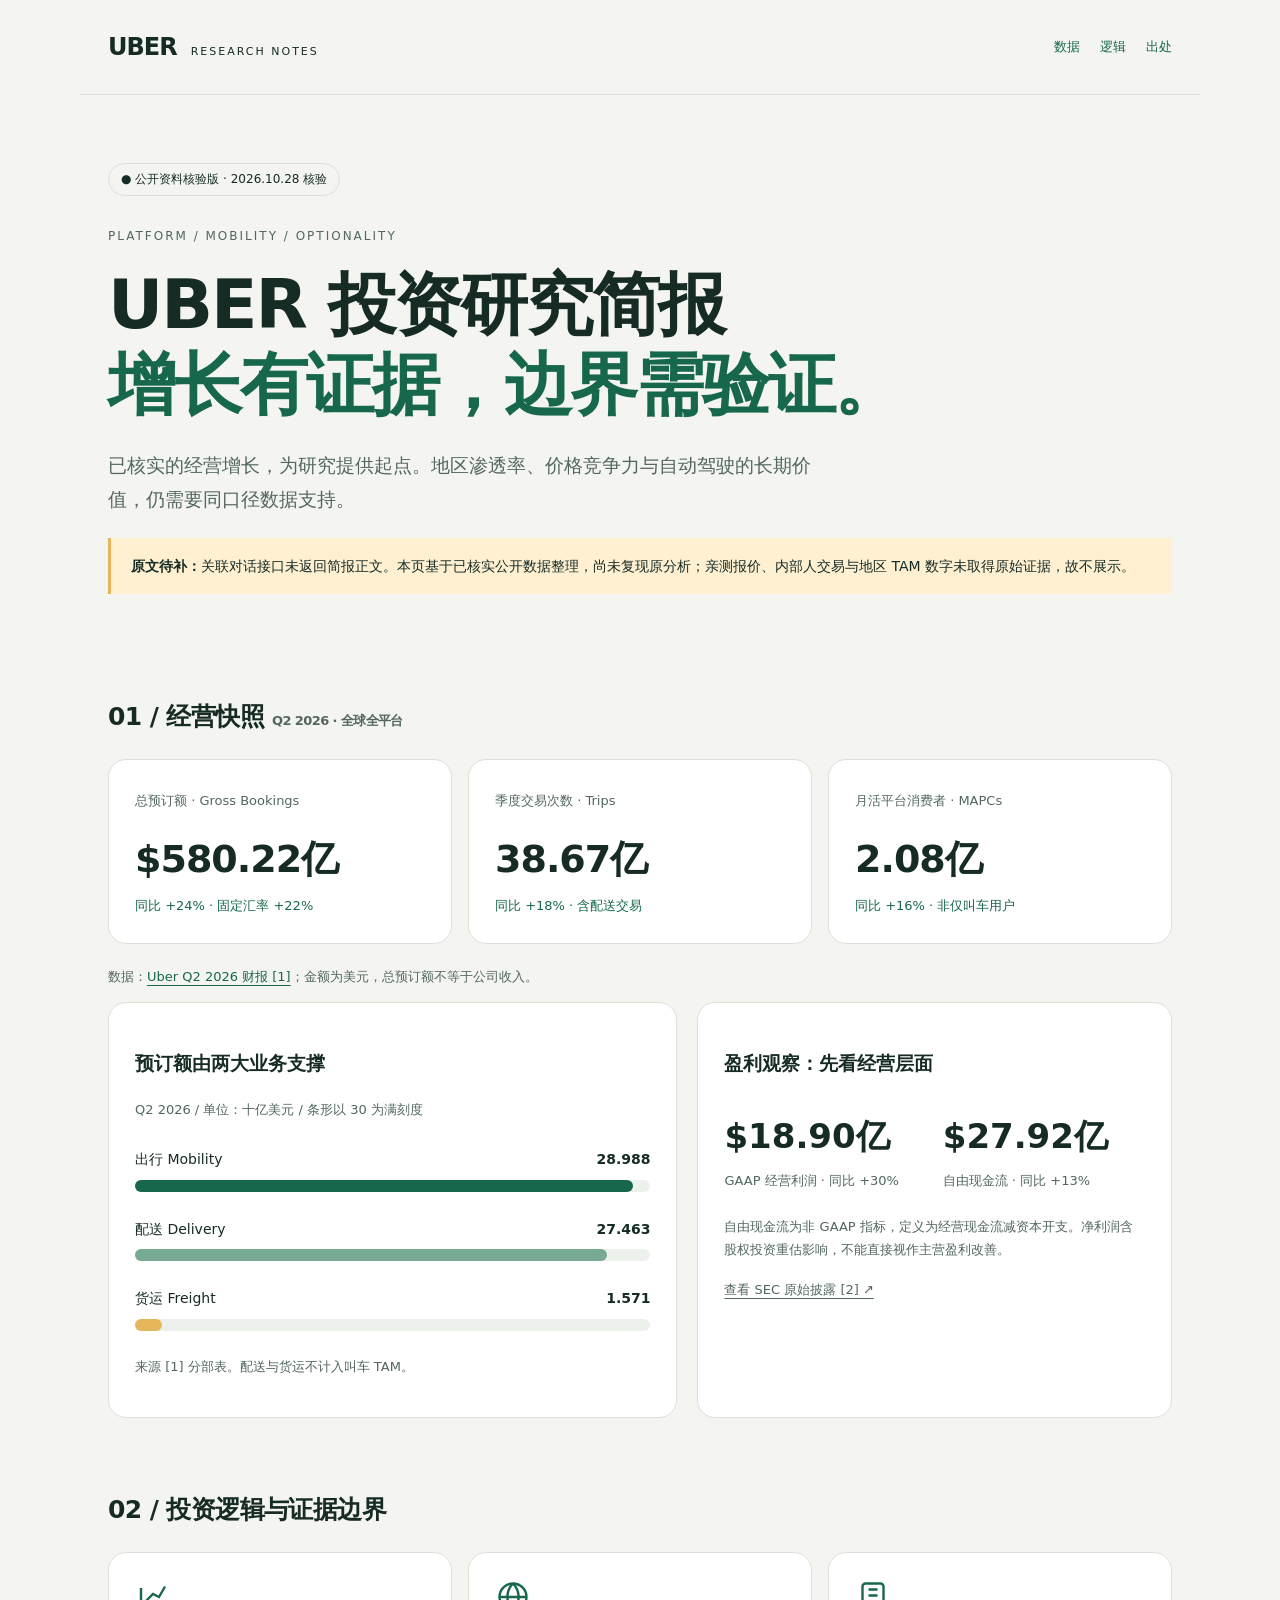
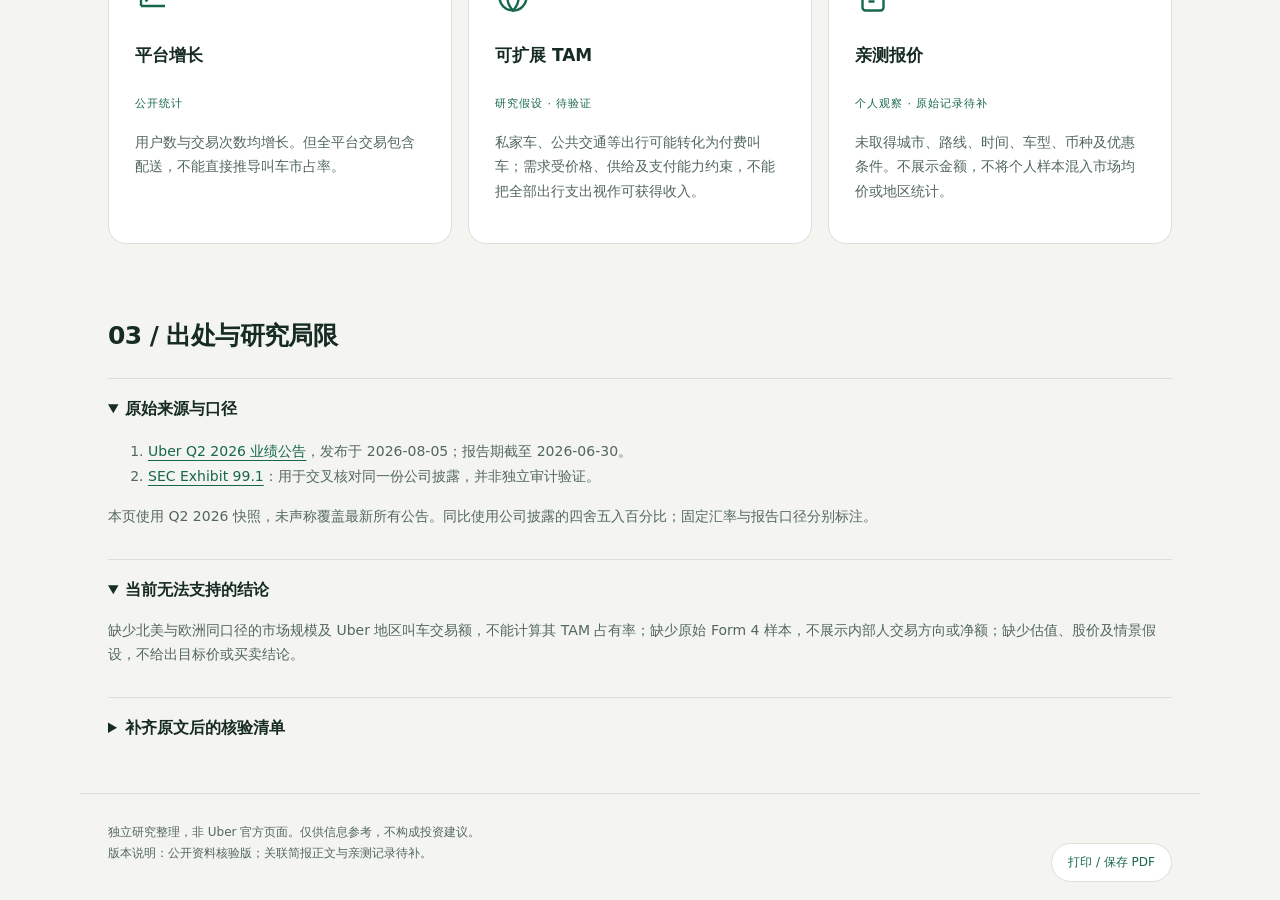
==== uber/index.html @ 45c1f92a "organize investment research webpages" ====
<!doctype html>
<html lang="zh-CN"><head><meta charset="utf-8"><meta name="viewport" content="width=device-width, initial-scale=1"><meta name="description" content="UBER 投资研究简报：公开经营数据、增长边界与研究局限。"><title>UBER 投资研究简报 · 公开资料核验版</title><style>
:root{--bg:#f4f5f0;--ink:#172b25;--muted:#53675f;--green:#17674d;--line:#d9e1da;--gold:#e6b65c}*{box-sizing:border-box}html{scroll-behavior:smooth}body{margin:0;background:var(--bg);color:var(--ink);font:16px/1.75 system-ui,-apple-system,"PingFang SC",sans-serif}a{color:var(--green);text-underline-offset:4px}header,main,footer{max-width:1120px;margin:auto;padding:0 28px}header{display:flex;justify-content:space-between;align-items:center;padding-top:26px;padding-bottom:26px;border-bottom:1px solid var(--line)}.brand{font-size:24px;font-weight:850;letter-spacing:-1px}.brand small{font-size:11px;letter-spacing:2px;margin-left:14px;font-weight:500}nav{display:flex;gap:20px;font-size:13px}nav a{text-decoration:none}.hero{padding:68px 0 44px}.eyebrow{font-size:12px;letter-spacing:2px;color:var(--muted)}h1{font-size:clamp(38px,6vw,68px);line-height:1.18;letter-spacing:-2px;margin:18px 0 24px}h1 em{font-style:normal;color:var(--green)}.lead{font-size:19px;max-width:720px;color:var(--muted)}.pill{display:inline-flex;gap:8px;align-items:center;border:1px solid var(--line);border-radius:30px;padding:5px 12px;font-size:12px}.draft{background:#fff0d2;border-left:3px solid var(--gold);padding:16px 20px;font-size:14px;margin:22px 0}.metrics{display:grid;grid-template-columns:repeat(3,1fr);gap:16px}.metric,.panel{background:white;border:1px solid var(--line);border-radius:18px;padding:26px}.metric span{font-size:13px;color:var(--muted)}.metric strong{display:block;font-size:38px;letter-spacing:-1px;margin:12px 0 2px}.metric p{margin:0;font-size:13px;color:var(--green)}section{padding:35px 0}h2{font-size:25px;letter-spacing:-.6px;margin:0 0 20px}.sub{font-size:13px;color:var(--muted)}.grid{display:grid;grid-template-columns:1.2fr 1fr;gap:20px}.row{margin:25px 0}.rowhead{display:flex;justify-content:space-between;font-size:14px}.track{height:12px;background:#edf1ec;border-radius:8px;margin:8px 0}.bar{height:100%;border-radius:8px;background:var(--green)}.bar.alt{background:#78a992}.bar.gold{background:var(--gold)}.legend{display:flex;gap:18px;flex-wrap:wrap;font-size:12px;color:var(--muted)}.legend b{display:inline-block;width:9px;height:9px;background:var(--green);margin-right:5px}.growth{display:grid;grid-template-columns:1fr 1fr;gap:16px;margin-top:26px}.growth strong{font-size:34px;display:block}.growth span{font-size:13px;color:var(--muted)}.note{font-size:13px;color:var(--muted);margin-top:22px}.cards{display:grid;grid-template-columns:repeat(3,1fr);gap:16px}.cards h3{font-size:17px}.cards p{font-size:14px;color:var(--muted)}.icon{width:36px;height:36px;color:var(--green)}.tag{font-size:11px;letter-spacing:1px;text-transform:uppercase;color:var(--green)}details{border-top:1px solid var(--line);padding:16px 0}summary{cursor:pointer;font-weight:600}details p,details li{font-size:14px;color:var(--muted)}footer{padding-top:28px;padding-bottom:36px;font-size:12px;color:var(--muted);border-top:1px solid var(--line)}button{font:inherit;border:1px solid var(--line);border-radius:25px;background:white;color:var(--green);padding:8px 16px;cursor:pointer}a:focus-visible,button:focus-visible,summary:focus-visible{outline:3px solid var(--gold);outline-offset:4px}@media(max-width:720px){header,main,footer{padding-left:20px;padding-right:20px}.brand small{display:none}nav{gap:12px}.hero{padding-top:40px}.metrics,.grid,.cards{grid-template-columns:1fr}.metric strong{font-size:34px}.metric{padding:20px}.metric strong{display:inline-block;margin-right:15px}.panel{padding:22px}section{padding:24px 0}}@media print{nav,button{display:none}body{background:white}.panel,.metric{break-inside:avoid}details::details-content{content-visibility:visible}.hero{padding-top:25px}}
</style></head><body>
<header><div class="brand">UBER<small>RESEARCH NOTES</small></div><nav aria-label="主要导航"><a href="#data">数据</a><a href="#thesis">逻辑</a><a href="#sources">出处</a></nav></header>
<main><div class="hero"><span class="pill">● 公开资料核验版 · 2026.10.28 核验</span><div class="eyebrow" style="margin-top:30px">PLATFORM / MOBILITY / OPTIONALITY</div><h1>UBER 投资研究简报<br><em>增长有证据，边界需验证。</em></h1><p class="lead">已核实的经营增长，为研究提供起点。地区渗透率、价格竞争力与自动驾驶的长期价值，仍需要同口径数据支持。</p><div class="draft"><strong>原文待补：</strong>关联对话接口未返回简报正文。本页基于已核实公开数据整理，尚未复现原分析；亲测报价、内部人交易与地区 TAM 数字未取得原始证据，故不展示。</div></div>
<section id="data" aria-labelledby="data-title"><h2 id="data-title">01 / 经营快照 <span class="sub">Q2 2026 · 全球全平台</span></h2><div class="metrics"><article class="metric"><span>总预订额 · Gross Bookings</span><strong>$580.22亿</strong><p>同比 +24% · 固定汇率 +22%</p></article><article class="metric"><span>季度交易次数 · Trips</span><strong>38.67亿</strong><p>同比 +18% · 含配送交易</p></article><article class="metric"><span>月活平台消费者 · MAPCs</span><strong>2.08亿</strong><p>同比 +16% · 非仅叫车用户</p></article></div><p class="note">数据：<a href="https://investor.uber.com/news-events/news/press-release-details/2026/Uber-Announces-Results-for-Second-Quarter-2026/default.aspx">Uber Q2 2026 财报 [1]</a>；金额为美元，总预订额不等于公司收入。</p>
<div class="grid"><article class="panel"><h3>预订额由两大业务支撑</h3><p class="sub">Q2 2026 / 单位：十亿美元 / 条形以 30 为满刻度</p><div role="img" aria-label="出行预订额28.988十亿美元，配送27.463十亿美元，货运1.571十亿美元"><div class="row"><div class="rowhead"><span>出行 Mobility</span><strong>28.988</strong></div><div class="track"><div class="bar" style="width:96.63%"></div></div></div><div class="row"><div class="rowhead"><span>配送 Delivery</span><strong>27.463</strong></div><div class="track"><div class="bar alt" style="width:91.54%"></div></div></div><div class="row"><div class="rowhead"><span>货运 Freight</span><strong>1.571</strong></div><div class="track"><div class="bar gold" style="width:5.24%"></div></div></div></div><p class="note">来源 [1] 分部表。配送与货运不计入叫车 TAM。</p></article><article class="panel"><h3>盈利观察：先看经营层面</h3><div class="growth"><div><strong>$18.90亿</strong><span>GAAP 经营利润 · 同比 +30%</span></div><div><strong>$27.92亿</strong><span>自由现金流 · 同比 +13%</span></div></div><p class="note">自由现金流为非 GAAP 指标，定义为经营现金流减资本开支。净利润含股权投资重估影响，不能直接视作主营盈利改善。</p><a class="sub" href="https://www.sec.gov/Archives/edgar/data/1543151/000154315126000027/uberq226earningspressrelea.htm">查看 SEC 原始披露 [2] ↗</a></article></div></section>
<section id="thesis"><h2>02 / 投资逻辑与证据边界</h2><div class="cards"><article class="panel"><svg class="icon" viewBox="0 0 24 24" fill="none" stroke="currentColor" stroke-width="1.6" aria-hidden="true"><path d="M4 18V6m0 12h16M7 15l5-5 4 2 4-7"/></svg><h3>平台增长</h3><span class="tag">公开统计</span><p>用户数与交易次数均增长。但全平台交易包含配送，不能直接推导叫车市占率。</p></article><article class="panel"><svg class="icon" viewBox="0 0 24 24" fill="none" stroke="currentColor" stroke-width="1.6" aria-hidden="true"><circle cx="12" cy="12" r="9"/><path d="M3 12h18M12 3c5 5 5 13 0 18-5-5-5-13 0-18"/></svg><h3>可扩展 TAM</h3><span class="tag">研究假设 · 待验证</span><p>私家车、公共交通等出行可能转化为付费叫车；需求受价格、供给及支付能力约束，不能把全部出行支出视作可获得收入。</p></article><article class="panel"><svg class="icon" viewBox="0 0 24 24" fill="none" stroke="currentColor" stroke-width="1.6" aria-hidden="true"><rect x="5" y="3" width="14" height="18" rx="2"/><path d="M9 7h6M9 11h6M9 15h4"/></svg><h3>亲测报价</h3><span class="tag">个人观察 · 原始记录待补</span><p>未取得城市、路线、时间、车型、币种及优惠条件。不展示金额，不将个人样本混入市场均价或地区统计。</p></article></div></section>
<section id="sources"><h2>03 / 出处与研究局限</h2><details open><summary>原始来源与口径</summary><ol><li><a href="https://investor.uber.com/news-events/news/press-release-details/2026/Uber-Announces-Results-for-Second-Quarter-2026/default.aspx">Uber Q2 2026 业绩公告</a>，发布于 2026-08-05；报告期截至 2026-06-30。</li><li><a href="https://www.sec.gov/Archives/edgar/data/1543151/000154315126000027/uberq226earningspressrelea.htm">SEC Exhibit 99.1</a>：用于交叉核对同一份公司披露，并非独立审计验证。</li></ol><p>本页使用 Q2 2026 快照，未声称覆盖最新所有公告。同比使用公司披露的四舍五入百分比；固定汇率与报告口径分别标注。</p></details><details open><summary>当前无法支持的结论</summary><p>缺少北美与欧洲同口径的市场规模及 Uber 地区叫车交易额，不能计算其 TAM 占有率；缺少原始 Form 4 样本，不展示内部人交易方向或净额；缺少估值、股价及情景假设，不给出目标价或买卖结论。</p></details><details><summary>补齐原文后的核验清单</summary><p>逐条核查原分析结论；将亲测报价列入独立样本区；为内部人交易链接具体 Form 4 并区分计划交易、股权归属与主动买卖；为 TAM 标注地区、年份、定义和计算方式。自动驾驶情景单独标作假设。</p></details></section>
</main><footer>独立研究整理，非 Uber 官方页面。仅供信息参考，不构成投资建议。<br>版本说明：公开资料核验版；关联简报正文与亲测记录待补。 <button onclick="window.print()" style="float:right">打印 / 保存 PDF</button></footer></body></html>
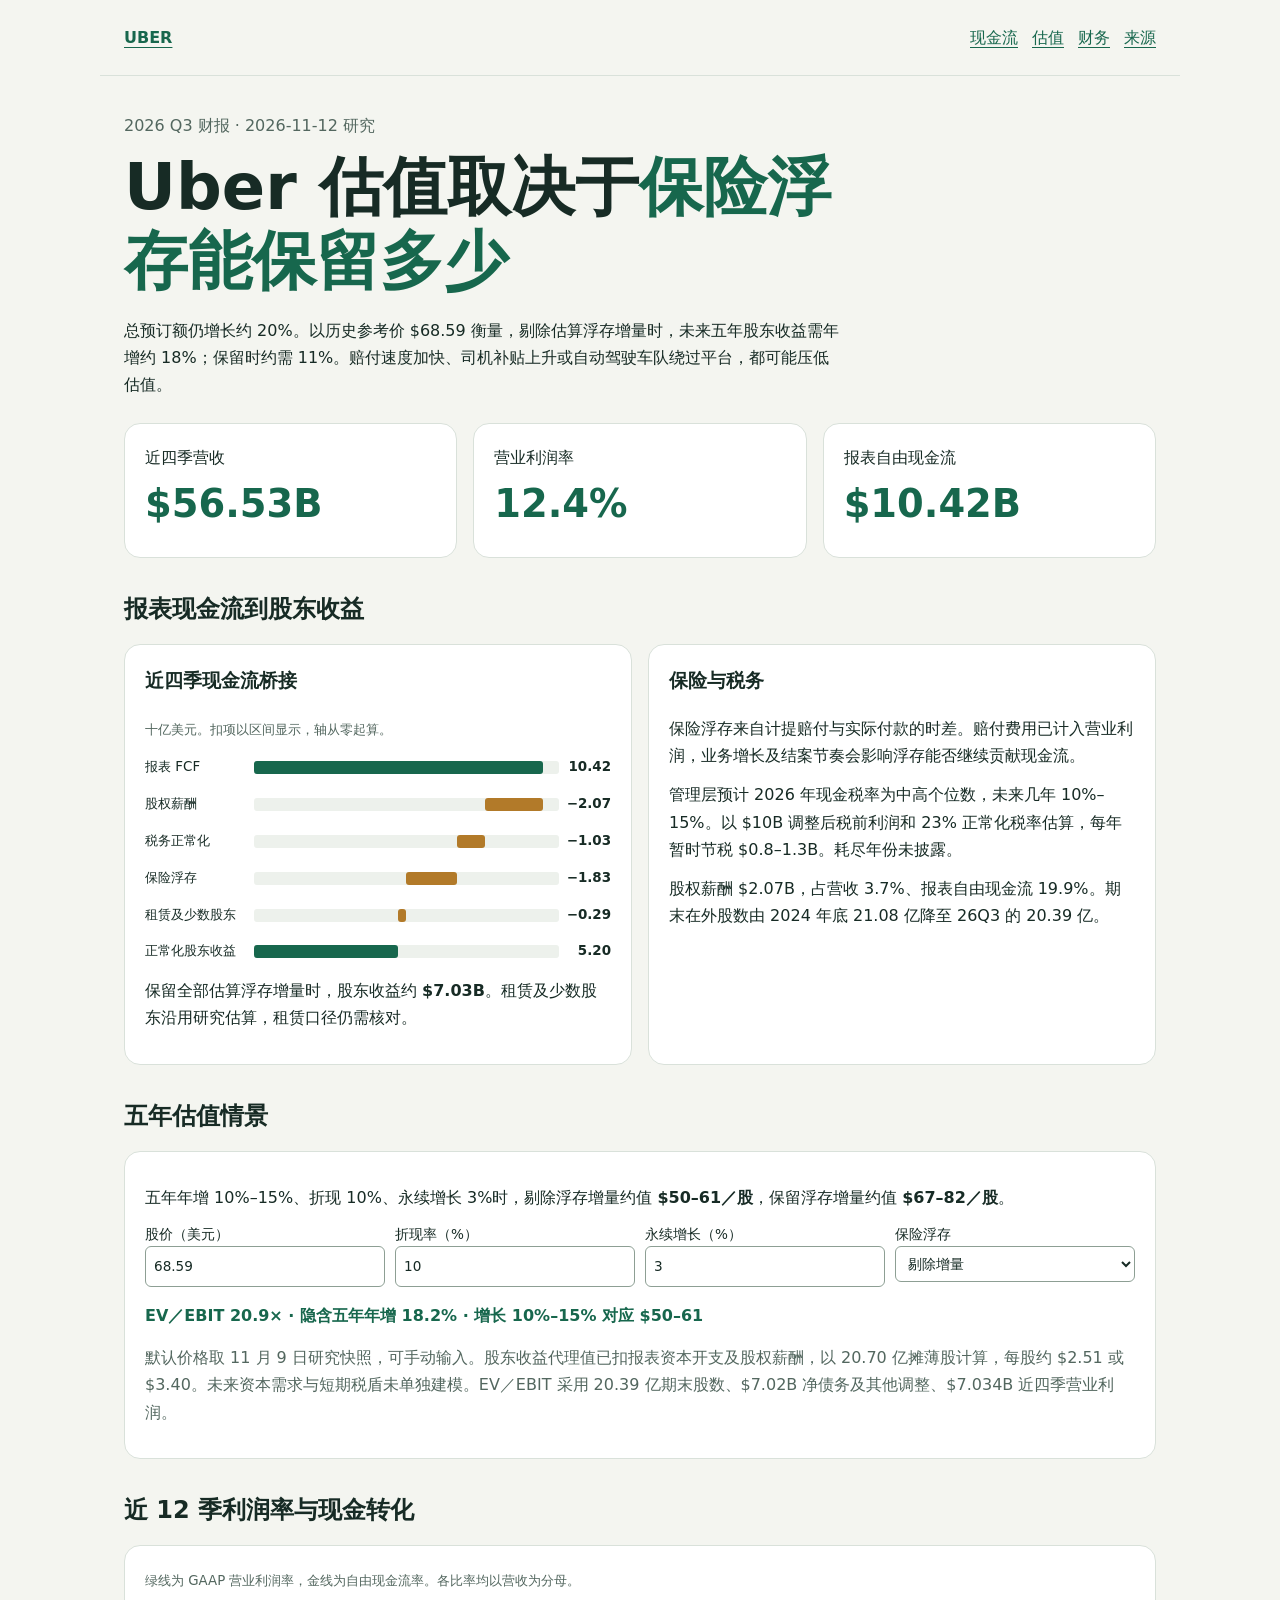
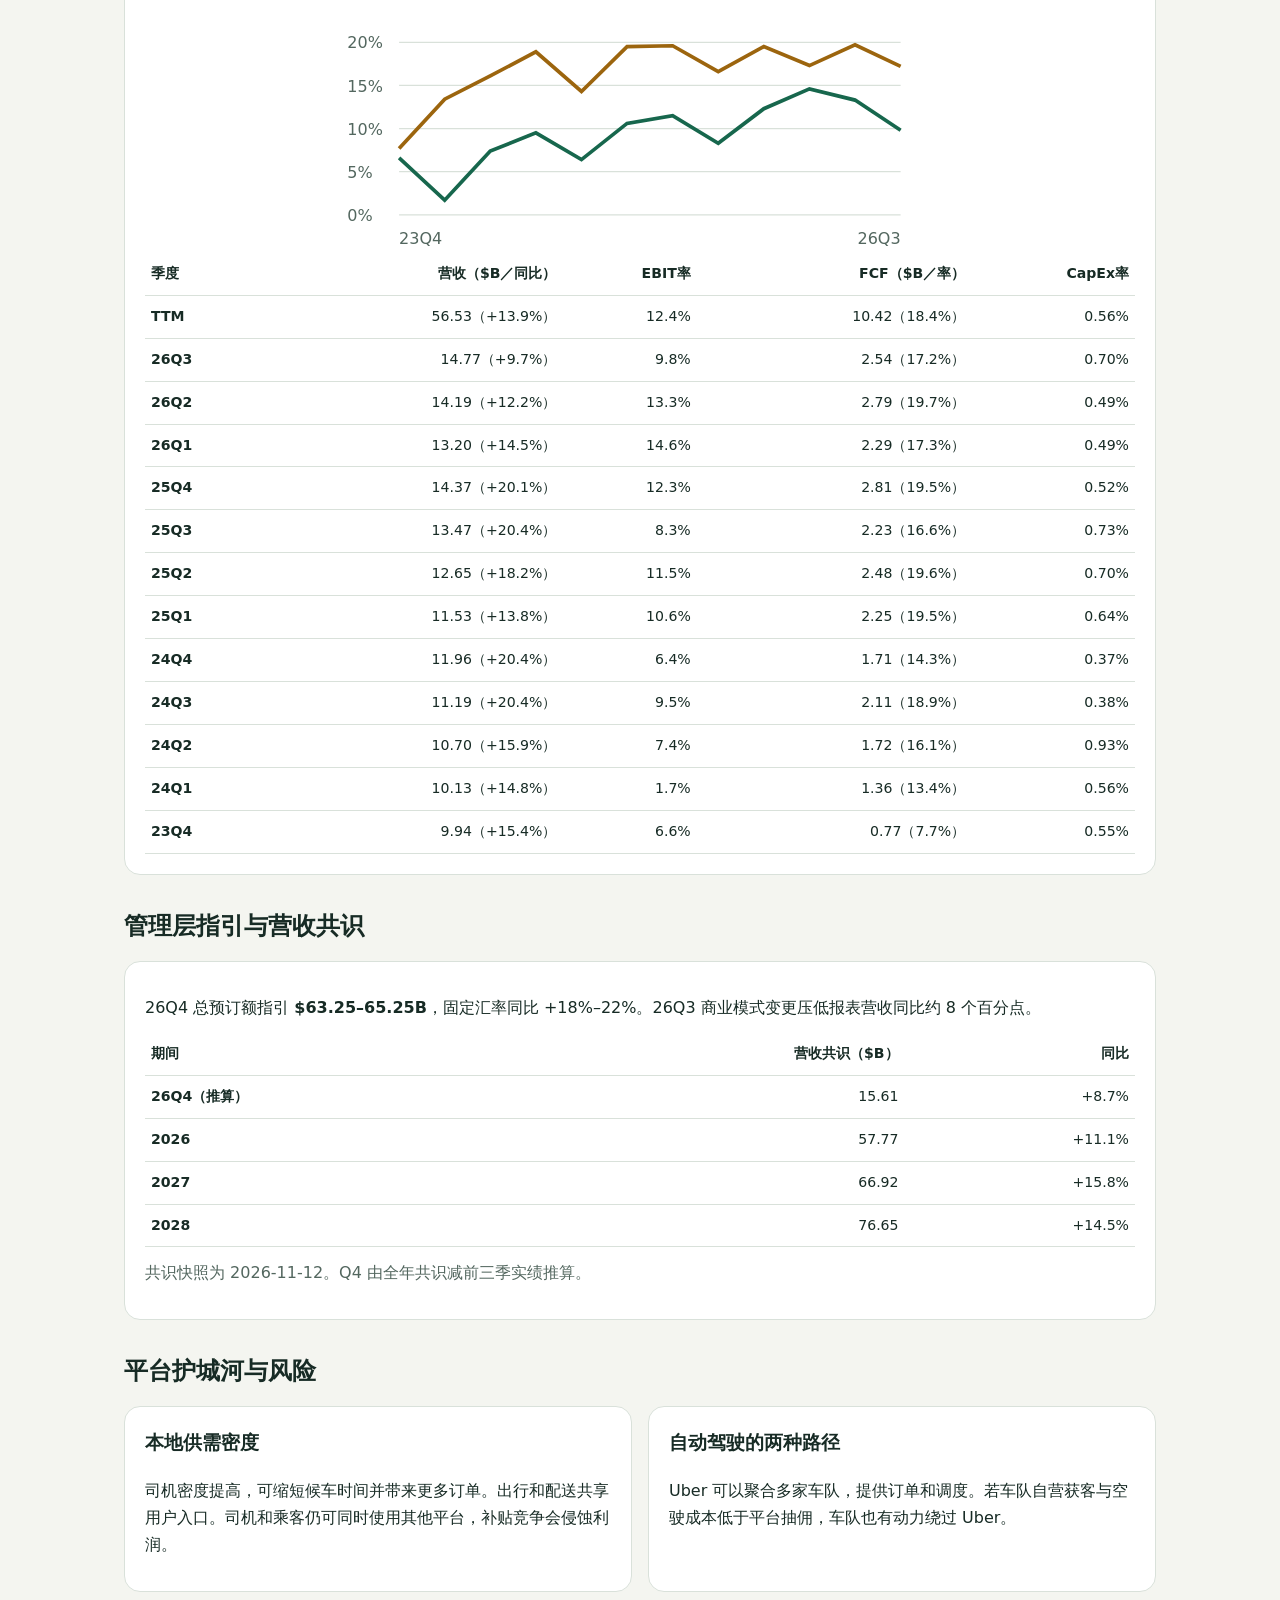
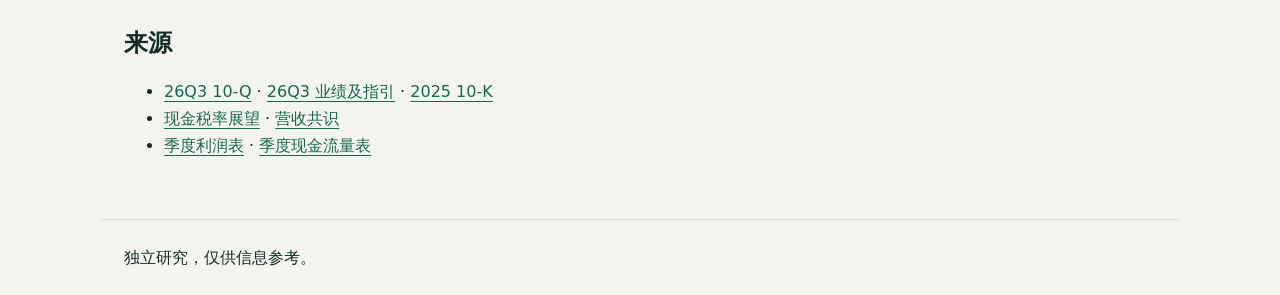
==== commit 54084185: "Publish Uber Q3 valuation and cash flow scenarios" ====
--- a/uber/index.html
+++ b/uber/index.html
@@ -1,11 +1,22 @@
 <!doctype html>
-<html lang="zh-CN"><head><meta charset="utf-8"><meta name="viewport" content="width=device-width, initial-scale=1"><meta name="description" content="UBER 投资研究简报：公开经营数据、增长边界与研究局限。"><title>UBER 投资研究简报 · 公开资料核验版</title><style>
-:root{--bg:#f4f5f0;--ink:#172b25;--muted:#53675f;--green:#17674d;--line:#d9e1da;--gold:#e6b65c}*{box-sizing:border-box}html{scroll-behavior:smooth}body{margin:0;background:var(--bg);color:var(--ink);font:16px/1.75 system-ui,-apple-system,"PingFang SC",sans-serif}a{color:var(--green);text-underline-offset:4px}header,main,footer{max-width:1120px;margin:auto;padding:0 28px}header{display:flex;justify-content:space-between;align-items:center;padding-top:26px;padding-bottom:26px;border-bottom:1px solid var(--line)}.brand{font-size:24px;font-weight:850;letter-spacing:-1px}.brand small{font-size:11px;letter-spacing:2px;margin-left:14px;font-weight:500}nav{display:flex;gap:20px;font-size:13px}nav a{text-decoration:none}.hero{padding:68px 0 44px}.eyebrow{font-size:12px;letter-spacing:2px;color:var(--muted)}h1{font-size:clamp(38px,6vw,68px);line-height:1.18;letter-spacing:-2px;margin:18px 0 24px}h1 em{font-style:normal;color:var(--green)}.lead{font-size:19px;max-width:720px;color:var(--muted)}.pill{display:inline-flex;gap:8px;align-items:center;border:1px solid var(--line);border-radius:30px;padding:5px 12px;font-size:12px}.draft{background:#fff0d2;border-left:3px solid var(--gold);padding:16px 20px;font-size:14px;margin:22px 0}.metrics{display:grid;grid-template-columns:repeat(3,1fr);gap:16px}.metric,.panel{background:white;border:1px solid var(--line);border-radius:18px;padding:26px}.metric span{font-size:13px;color:var(--muted)}.metric strong{display:block;font-size:38px;letter-spacing:-1px;margin:12px 0 2px}.metric p{margin:0;font-size:13px;color:var(--green)}section{padding:35px 0}h2{font-size:25px;letter-spacing:-.6px;margin:0 0 20px}.sub{font-size:13px;color:var(--muted)}.grid{display:grid;grid-template-columns:1.2fr 1fr;gap:20px}.row{margin:25px 0}.rowhead{display:flex;justify-content:space-between;font-size:14px}.track{height:12px;background:#edf1ec;border-radius:8px;margin:8px 0}.bar{height:100%;border-radius:8px;background:var(--green)}.bar.alt{background:#78a992}.bar.gold{background:var(--gold)}.legend{display:flex;gap:18px;flex-wrap:wrap;font-size:12px;color:var(--muted)}.legend b{display:inline-block;width:9px;height:9px;background:var(--green);margin-right:5px}.growth{display:grid;grid-template-columns:1fr 1fr;gap:16px;margin-top:26px}.growth strong{font-size:34px;display:block}.growth span{font-size:13px;color:var(--muted)}.note{font-size:13px;color:var(--muted);margin-top:22px}.cards{display:grid;grid-template-columns:repeat(3,1fr);gap:16px}.cards h3{font-size:17px}.cards p{font-size:14px;color:var(--muted)}.icon{width:36px;height:36px;color:var(--green)}.tag{font-size:11px;letter-spacing:1px;text-transform:uppercase;color:var(--green)}details{border-top:1px solid var(--line);padding:16px 0}summary{cursor:pointer;font-weight:600}details p,details li{font-size:14px;color:var(--muted)}footer{padding-top:28px;padding-bottom:36px;font-size:12px;color:var(--muted);border-top:1px solid var(--line)}button{font:inherit;border:1px solid var(--line);border-radius:25px;background:white;color:var(--green);padding:8px 16px;cursor:pointer}a:focus-visible,button:focus-visible,summary:focus-visible{outline:3px solid var(--gold);outline-offset:4px}@media(max-width:720px){header,main,footer{padding-left:20px;padding-right:20px}.brand small{display:none}nav{gap:12px}.hero{padding-top:40px}.metrics,.grid,.cards{grid-template-columns:1fr}.metric strong{font-size:34px}.metric{padding:20px}.metric strong{display:inline-block;margin-right:15px}.panel{padding:22px}section{padding:24px 0}}@media print{nav,button{display:none}body{background:white}.panel,.metric{break-inside:avoid}details::details-content{content-visibility:visible}.hero{padding-top:25px}}
+<html lang="zh-CN"><head><meta charset="utf-8"><meta name="viewport" content="width=device-width,initial-scale=1"><title>Uber 投资研究 · 2026 Q3</title><meta name="description" content="Uber 估值、保险浮存、现金税盾与季度利润率">
+<style>
+*{box-sizing:border-box}body{margin:0;background:#f4f5f0;color:#172b25;font:16px/1.7 system-ui,sans-serif}header,main,footer{max-width:1080px;margin:auto;padding:24px}header{display:flex;justify-content:space-between;align-items:center;border-bottom:1px solid #d9e1da}nav{display:flex;gap:14px;flex-wrap:wrap}a{color:#17674d;text-underline-offset:4px}header>a{font-weight:850}h1{font-size:clamp(2.1rem,6vw,4rem);line-height:1.15;margin:12px 0 18px;max-width:760px}h1 em{color:#17674d;font-style:normal}h2{line-height:1.25}h3{margin-top:0}p{margin:.75em 0}section{margin:36px 0}.lead{max-width:720px}.muted,small{color:#53675f}.grid,.metrics{display:grid;gap:16px;grid-template-columns:1fr 1fr}.metrics{grid-template-columns:repeat(3,1fr);margin-top:25px}.panel,.metric{padding:20px;background:#fff;border:1px solid #d9e1da;border-radius:16px;min-width:0}.metric strong{display:block;font-size:clamp(1.5rem,4vw,2.4rem);color:#17674d}.step{display:grid;grid-template-columns:7.5em minmax(0,1fr) 3.3em;gap:8px;align-items:center;margin:14px 0;font-size:.84rem}.step strong{text-align:right}.track{height:13px;background:#edf1ec;position:relative;border-radius:3px}.track i{display:block;height:100%;position:absolute;border-radius:3px}.scroll{overflow-x:auto}table{border-collapse:collapse;width:100%;font-size:.88rem;font-variant-numeric:tabular-nums}#history table{min-width:435px}td,th{padding:9px 6px;border-bottom:1px solid #d9e1da;text-align:right}th:first-child{text-align:left}svg{width:100%;height:auto;max-height:260px;display:block}svg text{font:13px system-ui;fill:#53675f}form{display:grid;grid-template-columns:repeat(4,1fr);gap:10px}label{font-size:.85rem}input,select{display:block;width:100%;padding:8px;font:inherit;color:inherit;background:white;border:1px solid #8d9f94;border-radius:6px}output{display:block;margin:15px 0;font-weight:700;color:#17674d}footer{border-top:1px solid #d9e1da}@media(max-width:680px){header,main,footer{padding:16px}.grid,.metrics{grid-template-columns:1fr}.metric strong{display:inline;margin-left:10px}form{grid-template-columns:1fr 1fr}.panel{padding:14px}}
 </style></head><body>
-<header><div class="brand">UBER<small>RESEARCH NOTES</small></div><nav aria-label="主要导航"><a href="#data">数据</a><a href="#thesis">逻辑</a><a href="#sources">出处</a></nav></header>
-<main><div class="hero"><span class="pill">● 公开资料核验版 · 2026.10.28 核验</span><div class="eyebrow" style="margin-top:30px">PLATFORM / MOBILITY / OPTIONALITY</div><h1>UBER 投资研究简报<br><em>增长有证据，边界需验证。</em></h1><p class="lead">已核实的经营增长，为研究提供起点。地区渗透率、价格竞争力与自动驾驶的长期价值，仍需要同口径数据支持。</p><div class="draft"><strong>原文待补：</strong>关联对话接口未返回简报正文。本页基于已核实公开数据整理，尚未复现原分析；亲测报价、内部人交易与地区 TAM 数字未取得原始证据，故不展示。</div></div>
-<section id="data" aria-labelledby="data-title"><h2 id="data-title">01 / 经营快照 <span class="sub">Q2 2026 · 全球全平台</span></h2><div class="metrics"><article class="metric"><span>总预订额 · Gross Bookings</span><strong>$580.22亿</strong><p>同比 +24% · 固定汇率 +22%</p></article><article class="metric"><span>季度交易次数 · Trips</span><strong>38.67亿</strong><p>同比 +18% · 含配送交易</p></article><article class="metric"><span>月活平台消费者 · MAPCs</span><strong>2.08亿</strong><p>同比 +16% · 非仅叫车用户</p></article></div><p class="note">数据：<a href="https://investor.uber.com/news-events/news/press-release-details/2026/Uber-Announces-Results-for-Second-Quarter-2026/default.aspx">Uber Q2 2026 财报 [1]</a>；金额为美元，总预订额不等于公司收入。</p>
-<div class="grid"><article class="panel"><h3>预订额由两大业务支撑</h3><p class="sub">Q2 2026 / 单位：十亿美元 / 条形以 30 为满刻度</p><div role="img" aria-label="出行预订额28.988十亿美元，配送27.463十亿美元，货运1.571十亿美元"><div class="row"><div class="rowhead"><span>出行 Mobility</span><strong>28.988</strong></div><div class="track"><div class="bar" style="width:96.63%"></div></div></div><div class="row"><div class="rowhead"><span>配送 Delivery</span><strong>27.463</strong></div><div class="track"><div class="bar alt" style="width:91.54%"></div></div></div><div class="row"><div class="rowhead"><span>货运 Freight</span><strong>1.571</strong></div><div class="track"><div class="bar gold" style="width:5.24%"></div></div></div></div><p class="note">来源 [1] 分部表。配送与货运不计入叫车 TAM。</p></article><article class="panel"><h3>盈利观察：先看经营层面</h3><div class="growth"><div><strong>$18.90亿</strong><span>GAAP 经营利润 · 同比 +30%</span></div><div><strong>$27.92亿</strong><span>自由现金流 · 同比 +13%</span></div></div><p class="note">自由现金流为非 GAAP 指标，定义为经营现金流减资本开支。净利润含股权投资重估影响，不能直接视作主营盈利改善。</p><a class="sub" href="https://www.sec.gov/Archives/edgar/data/1543151/000154315126000027/uberq226earningspressrelea.htm">查看 SEC 原始披露 [2] ↗</a></article></div></section>
-<section id="thesis"><h2>02 / 投资逻辑与证据边界</h2><div class="cards"><article class="panel"><svg class="icon" viewBox="0 0 24 24" fill="none" stroke="currentColor" stroke-width="1.6" aria-hidden="true"><path d="M4 18V6m0 12h16M7 15l5-5 4 2 4-7"/></svg><h3>平台增长</h3><span class="tag">公开统计</span><p>用户数与交易次数均增长。但全平台交易包含配送，不能直接推导叫车市占率。</p></article><article class="panel"><svg class="icon" viewBox="0 0 24 24" fill="none" stroke="currentColor" stroke-width="1.6" aria-hidden="true"><circle cx="12" cy="12" r="9"/><path d="M3 12h18M12 3c5 5 5 13 0 18-5-5-5-13 0-18"/></svg><h3>可扩展 TAM</h3><span class="tag">研究假设 · 待验证</span><p>私家车、公共交通等出行可能转化为付费叫车；需求受价格、供给及支付能力约束，不能把全部出行支出视作可获得收入。</p></article><article class="panel"><svg class="icon" viewBox="0 0 24 24" fill="none" stroke="currentColor" stroke-width="1.6" aria-hidden="true"><rect x="5" y="3" width="14" height="18" rx="2"/><path d="M9 7h6M9 11h6M9 15h4"/></svg><h3>亲测报价</h3><span class="tag">个人观察 · 原始记录待补</span><p>未取得城市、路线、时间、车型、币种及优惠条件。不展示金额，不将个人样本混入市场均价或地区统计。</p></article></div></section>
-<section id="sources"><h2>03 / 出处与研究局限</h2><details open><summary>原始来源与口径</summary><ol><li><a href="https://investor.uber.com/news-events/news/press-release-details/2026/Uber-Announces-Results-for-Second-Quarter-2026/default.aspx">Uber Q2 2026 业绩公告</a>，发布于 2026-08-05；报告期截至 2026-06-30。</li><li><a href="https://www.sec.gov/Archives/edgar/data/1543151/000154315126000027/uberq226earningspressrelea.htm">SEC Exhibit 99.1</a>：用于交叉核对同一份公司披露，并非独立审计验证。</li></ol><p>本页使用 Q2 2026 快照，未声称覆盖最新所有公告。同比使用公司披露的四舍五入百分比；固定汇率与报告口径分别标注。</p></details><details open><summary>当前无法支持的结论</summary><p>缺少北美与欧洲同口径的市场规模及 Uber 地区叫车交易额，不能计算其 TAM 占有率；缺少原始 Form 4 样本，不展示内部人交易方向或净额；缺少估值、股价及情景假设，不给出目标价或买卖结论。</p></details><details><summary>补齐原文后的核验清单</summary><p>逐条核查原分析结论；将亲测报价列入独立样本区；为内部人交易链接具体 Form 4 并区分计划交易、股权归属与主动买卖；为 TAM 标注地区、年份、定义和计算方式。自动驾驶情景单独标作假设。</p></details></section>
-</main><footer>独立研究整理，非 Uber 官方页面。仅供信息参考，不构成投资建议。<br>版本说明：公开资料核验版；关联简报正文与亲测记录待补。 <button onclick="window.print()" style="float:right">打印 / 保存 PDF</button></footer></body></html>
+<header><a href="../">UBER</a><nav aria-label="主要导航"><a href="#cash">现金流</a><a href="#value">估值</a><a href="#history">财务</a><a href="#sources">来源</a></nav></header>
+<main><p class="muted">2026 Q3 财报 · 2026-11-12 研究</p><h1>Uber 估值取决于<em>保险浮存能保留多少</em></h1><p class="lead">总预订额仍增长约 20%。以历史参考价 $68.59 衡量，剔除估算浮存增量时，未来五年股东收益需年增约 18%；保留时约需 11%。赔付速度加快、司机补贴上升或自动驾驶车队绕过平台，都可能压低估值。</p>
+<div class="metrics"><div class="metric">近四季营收<strong>$56.53B</strong></div><div class="metric">营业利润率<strong>12.4%</strong></div><div class="metric">报表自由现金流<strong>$10.42B</strong></div></div>
+<section id="cash"><h2>报表现金流到股东收益</h2><div class="grid"><article class="panel"><h3>近四季现金流桥接</h3><small>十亿美元。扣项以区间显示，轴从零起算。</small><div class="step"><span>报表 FCF</span><div class="track"><i style="left:0%;width:94.72727272727273%;background:#17674d"></i></div><strong>10.42</strong></div><div class="step"><span>股权薪酬</span><div class="track"><i style="left:75.9090909090909%;width:18.81818181818182%;background:#b27a29"></i></div><strong>−2.07</strong></div><div class="step"><span>税务正常化</span><div class="track"><i style="left:66.54545454545455%;width:9.363636363636358%;background:#b27a29"></i></div><strong>−1.03</strong></div><div class="step"><span>保险浮存</span><div class="track"><i style="left:49.90909090909091%;width:16.636363636363637%;background:#b27a29"></i></div><strong>−1.83</strong></div><div class="step"><span>租赁及少数股东</span><div class="track"><i style="left:47.27272727272727%;width:2.6363636363636367%;background:#b27a29"></i></div><strong>−0.29</strong></div><div class="step"><span>正常化股东收益</span><div class="track"><i style="left:0%;width:47.27272727272727%;background:#17674d"></i></div><strong>5.20</strong></div><p>保留全部估算浮存增量时，股东收益约 <strong>$7.03B</strong>。租赁及少数股东沿用研究估算，租赁口径仍需核对。</p></article>
+<article class="panel"><h3>保险与税务</h3><p>保险浮存来自计提赔付与实际付款的时差。赔付费用已计入营业利润，业务增长及结案节奏会影响浮存能否继续贡献现金流。</p><p>管理层预计 2026 年现金税率为中高个位数，未来几年 10%–15%。以 $10B 调整后税前利润和 23% 正常化税率估算，每年暂时节税 $0.8–1.3B。耗尽年份未披露。</p><p>股权薪酬 $2.07B，占营收 3.7%、报表自由现金流 19.9%。期末在外股数由 2024 年底 21.08 亿降至 26Q3 的 20.39 亿。</p></article></div></section>
+<section id="value"><h2>五年估值情景</h2><article class="panel"><p>五年年增 10%–15%、折现 10%、永续增长 3%时，剔除浮存增量约值 <strong>$50–61／股</strong>，保留浮存增量约值 <strong>$67–82／股</strong>。</p>
+<form id="model"><label>股价（美元）<input type="number" min=".01" step="any" value="68.59" required></label><label>折现率（%）<input type="number" min=".01" max="100" step="any" value="10" required></label><label>永续增长（%）<input type="number" min="0" max="50" step="any" value="3" required></label><label>保险浮存<select><option value="2.512077294685991">剔除增量</option><option value="3.3961352657004835">保留增量</option></select></label></form><output id="result" aria-live="polite">历史参考价下，剔除浮存增量隐含约 18% 年增。</output>
+<p class="muted">默认价格取 11 月 9 日研究快照，可手动输入。股东收益代理值已扣报表资本开支及股权薪酬，以 20.70 亿摊薄股计算，每股约 $2.51 或 $3.40。未来资本需求与短期税盾未单独建模。EV／EBIT 采用 20.39 亿期末股数、$7.02B 净债务及其他调整、$7.034B 近四季营业利润。</p></article></section>
+<section id="history"><h2>近 12 季利润率与现金转化</h2><article class="panel"><small>绿线为 GAAP 营业利润率，金线为自由现金流率。各比率均以营收为分母。</small><svg viewBox="0 0 475 211" role="img" aria-label="2023年第四季度至2026年第三季度营业利润率和自由现金流率"><path d="M42 180H449" stroke="#d9e1da"/><text x="0" y="185">0%</text><path d="M42 145H449" stroke="#d9e1da"/><text x="0" y="150">5%</text><path d="M42 110H449" stroke="#d9e1da"/><text x="0" y="115">10%</text><path d="M42 75H449" stroke="#d9e1da"/><text x="0" y="80">15%</text><path d="M42 40H449" stroke="#d9e1da"/><text x="0" y="45">20%</text><polyline points="42,133.8 79,168.1 116,128.2 153,113.5 190,135.2 227,105.8 264,99.5 301,121.9 338,93.9 375,77.8 412,86.9 449,111.4" stroke="#17674d" stroke-width="3" fill="none"/><polyline points="42,126.1 79,86.2 116,67.3 153,47.7 190,79.9 227,43.5 264,42.8 301,63.8 338,43.5 375,58.9 412,42.1 449,59.6" stroke="#9c650e" stroke-width="3" fill="none"/><text x="42" y="204">23Q4</text><text x="414" y="204">26Q3</text></svg>
+<div class="scroll"><table><thead><tr><th scope="col">季度</th><th scope="col">营收（$B／同比）</th><th scope="col">EBIT率</th><th scope="col">FCF（$B／率）</th><th scope="col">CapEx率</th></tr></thead><tbody><tr><th scope='row'>TTM</th><td>56.53（+13.9%）</td><td>12.4%</td><td>10.42（18.4%）</td><td>0.56%</td></tr><tr><th scope='row'>26Q3</th><td>14.77（+9.7%）</td><td>9.8%</td><td>2.54（17.2%）</td><td>0.70%</td></tr><tr><th scope='row'>26Q2</th><td>14.19（+12.2%）</td><td>13.3%</td><td>2.79（19.7%）</td><td>0.49%</td></tr><tr><th scope='row'>26Q1</th><td>13.20（+14.5%）</td><td>14.6%</td><td>2.29（17.3%）</td><td>0.49%</td></tr><tr><th scope='row'>25Q4</th><td>14.37（+20.1%）</td><td>12.3%</td><td>2.81（19.5%）</td><td>0.52%</td></tr><tr><th scope='row'>25Q3</th><td>13.47（+20.4%）</td><td>8.3%</td><td>2.23（16.6%）</td><td>0.73%</td></tr><tr><th scope='row'>25Q2</th><td>12.65（+18.2%）</td><td>11.5%</td><td>2.48（19.6%）</td><td>0.70%</td></tr><tr><th scope='row'>25Q1</th><td>11.53（+13.8%）</td><td>10.6%</td><td>2.25（19.5%）</td><td>0.64%</td></tr><tr><th scope='row'>24Q4</th><td>11.96（+20.4%）</td><td>6.4%</td><td>1.71（14.3%）</td><td>0.37%</td></tr><tr><th scope='row'>24Q3</th><td>11.19（+20.4%）</td><td>9.5%</td><td>2.11（18.9%）</td><td>0.38%</td></tr><tr><th scope='row'>24Q2</th><td>10.70（+15.9%）</td><td>7.4%</td><td>1.72（16.1%）</td><td>0.93%</td></tr><tr><th scope='row'>24Q1</th><td>10.13（+14.8%）</td><td>1.7%</td><td>1.36（13.4%）</td><td>0.56%</td></tr><tr><th scope='row'>23Q4</th><td>9.94（+15.4%）</td><td>6.6%</td><td>0.77（7.7%）</td><td>0.55%</td></tr></tbody></table></div></article></section>
+<section><h2>管理层指引与营收共识</h2><article class="panel"><p>26Q4 总预订额指引 <strong>$63.25–65.25B</strong>，固定汇率同比 +18%–22%。26Q3 商业模式变更压低报表营收同比约 8 个百分点。</p><div class="scroll"><table><thead><tr><th scope="col">期间</th><th scope="col">营收共识（$B）</th><th scope="col">同比</th></tr></thead><tbody><tr><th scope='row'>26Q4（推算）</th><td>15.61</td><td>+8.7%</td></tr><tr><th scope='row'>2026</th><td>57.77</td><td>+11.1%</td></tr><tr><th scope='row'>2027</th><td>66.92</td><td>+15.8%</td></tr><tr><th scope='row'>2028</th><td>76.65</td><td>+14.5%</td></tr></tbody></table></div><p class="muted">共识快照为 2026-11-12。Q4 由全年共识减前三季实绩推算。</p></article></section>
+<section><h2>平台护城河与风险</h2><div class="grid"><article class="panel"><h3>本地供需密度</h3><p>司机密度提高，可缩短候车时间并带来更多订单。出行和配送共享用户入口。司机和乘客仍可同时使用其他平台，补贴竞争会侵蚀利润。</p></article><article class="panel"><h3>自动驾驶的两种路径</h3><p>Uber 可以聚合多家车队，提供订单和调度。若车队自营获客与空驶成本低于平台抽佣，车队也有动力绕过 Uber。</p></article></div></section><section id="sources"><h2>来源</h2><ul><li><a href="https://www.sec.gov/Archives/edgar/data/1543151/000154315126000041/uber-20260930.htm">26Q3 10-Q</a> · <a href="https://www.sec.gov/Archives/edgar/data/1543151/000154315126000039/uberq326earningspressrelea.htm">26Q3 业绩及指引</a> · <a href="https://www.sec.gov/Archives/edgar/data/1543151/000154315126000015/uber-20251231.htm">2025 10-K</a></li><li><a href="https://www.marketscreener.com/news/uber-technologies-q3-2026-earnings-prepared-remarks-ce785fdfdb8cf02c">现金税率展望</a> · <a href="https://www.marketscreener.com/quote/stock/UBER-TECHNOLOGIES-INC-57860975/finances/">营收共识</a></li><li><a href="https://stockanalysis.com/stocks/uber/financials/?p=quarterly">季度利润表</a> · <a href="https://stockanalysis.com/stocks/uber/financials/cash-flow-statement/?p=quarterly">季度现金流量表</a></li></ul></section>
+</main><footer>独立研究，仅供信息参考。</footer><script>const form=document.querySelector('#model'),out=document.querySelector('#result');
+function dcf(base,g,r,t){let v=0;for(let y=1;y<=5;y++)v+=base*(1+g)**y/(1+r)**y;return v+base*(1+g)**5*(1+t)/(r-t)/(1+r)**5;}
+function implied(base,price,r,t){let lo=-.99,hi=3;if(price<dcf(base,lo,r,t)||price>dcf(base,hi,r,t))return null;for(let i=0;i<65;i++){const m=(lo+hi)/2;if(dcf(base,m,r,t)<price)lo=m;else hi=m;}return (lo+hi)/2;}
+function update(){const fields=[...form.querySelectorAll('input,select')];if(fields.some(f=>!f.value||!f.validity.valid)){out.textContent='请输入有效参数。';return;}const [price,r,t,base]=fields.map(f=>Number(f.value));if(r<=t){out.textContent='折现率须高于永续增速。';return;}const g=implied(base,price,r/100,t/100);out.textContent='EV／EBIT '+((price*2.039+7.02)/7.034).toFixed(1)+'× · 隐含五年年增 '+(g===null?'超出求解区间':(100*g).toFixed(1)+'%')+' · 增长 10%–15% 对应 $'+dcf(base,.1,r/100,t/100).toFixed(0)+'–'+dcf(base,.15,r/100,t/100).toFixed(0);}
+form.addEventListener('input',update);form.addEventListener('submit',e=>e.preventDefault());update();</script></body></html>
